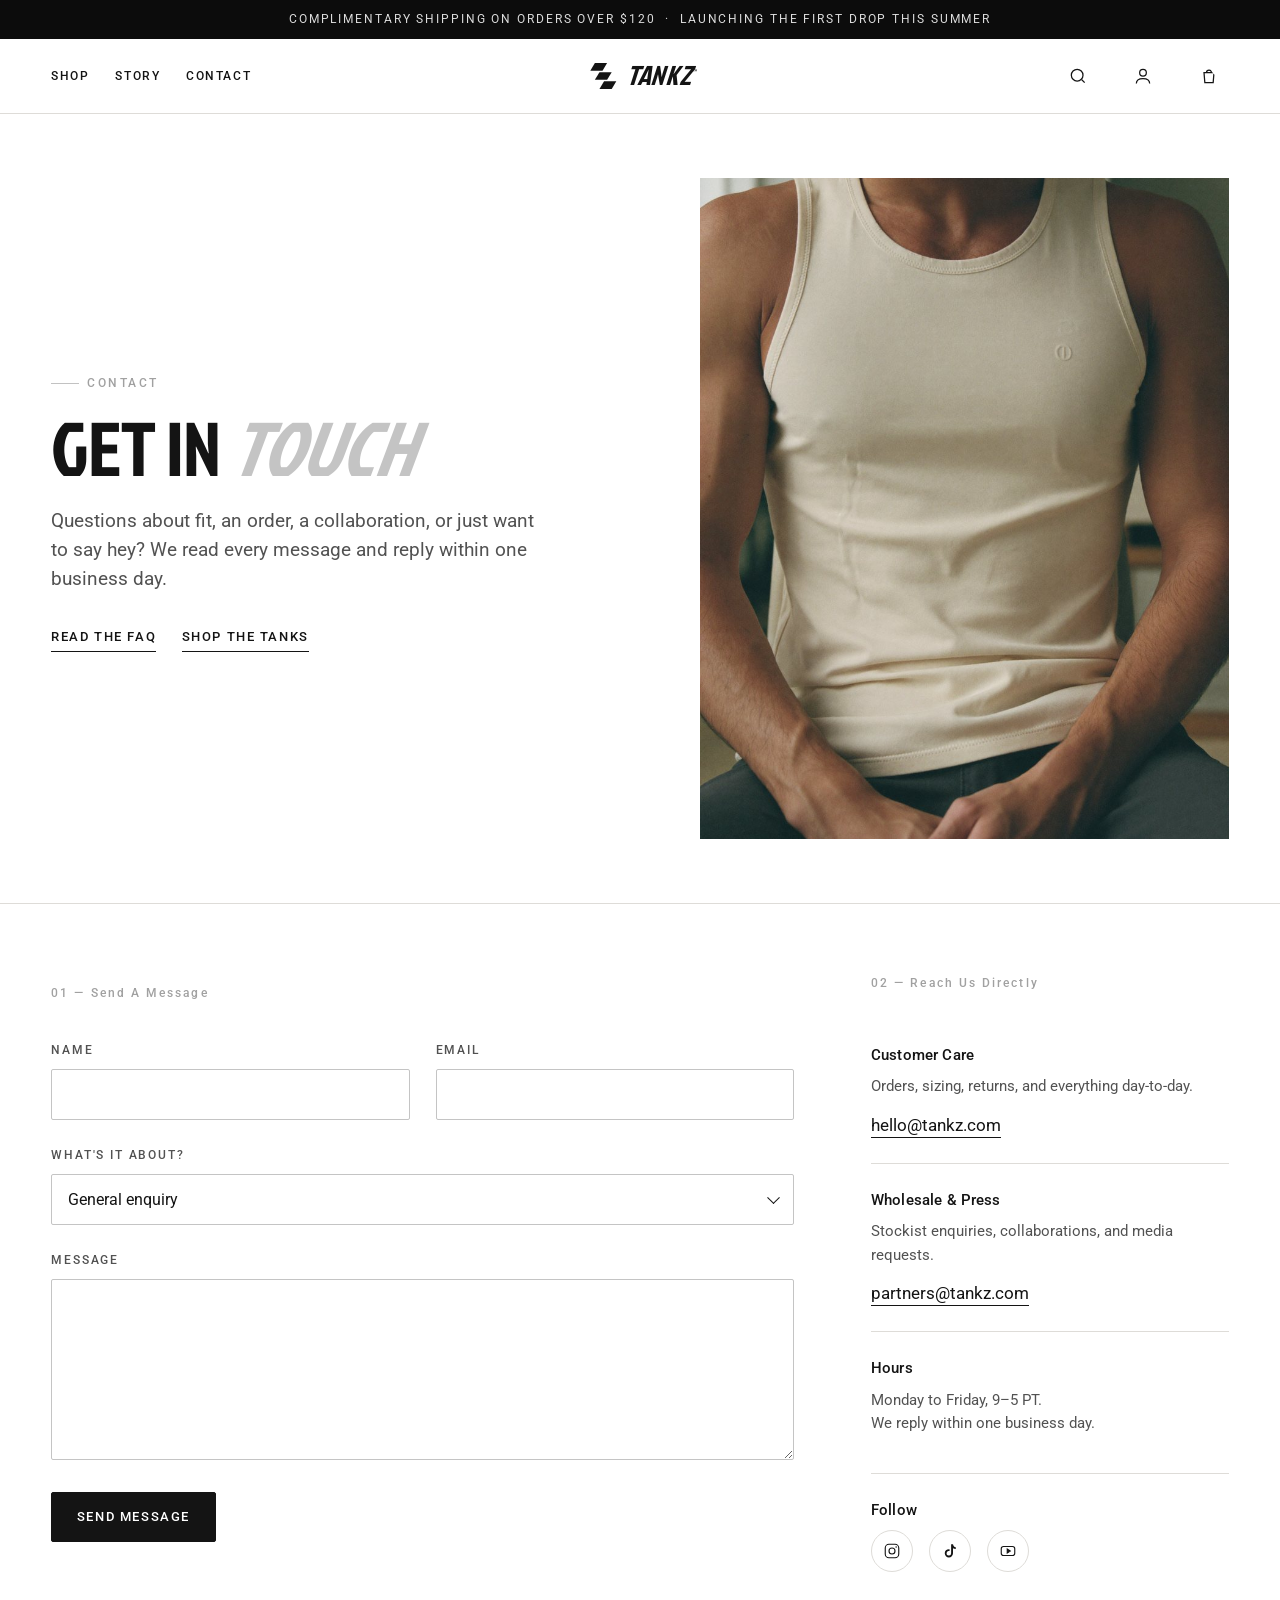
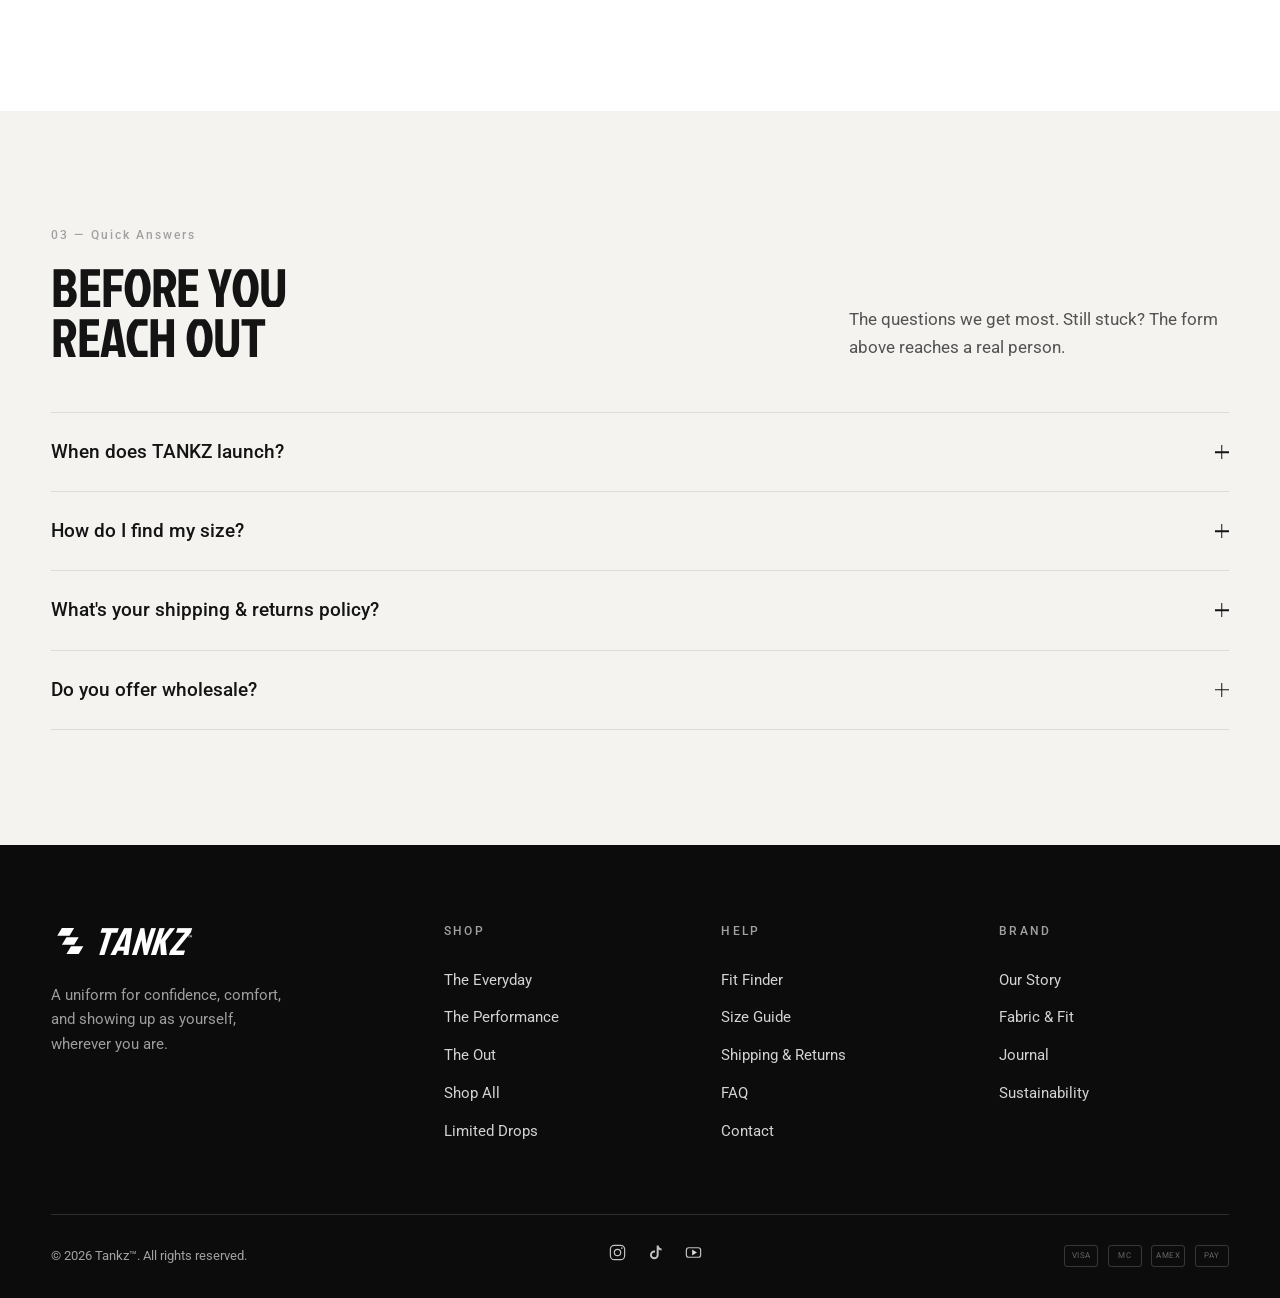
==== site/contact.html @ def83077 "Add Contact page; replace Lifestyle/Fabric nav with Contact - New built-out contact.html: hero, cont" ====
<!DOCTYPE html>
<html lang="en">
<head>
<meta charset="UTF-8" />
<meta name="viewport" content="width=device-width, initial-scale=1.0" />
<title>Contact — TANKZ</title>
<meta name="description" content="Questions about fit, an order, wholesale, or press? Get in touch with the TANKZ team. We reply within one business day." />
<link rel="preconnect" href="https://fonts.googleapis.com" />
<link rel="preconnect" href="https://fonts.gstatic.com" crossorigin />
<link href="https://fonts.googleapis.com/css2?family=Jockey+One&family=Roboto:ital,wght@0,300;0,400;0,500;0,700;1,400&display=swap" rel="stylesheet" />
<link rel="stylesheet" href="assets/css/styles.css" />
<link rel="stylesheet" href="assets/css/contact.css" />
</head>
<body>
<a class="skip-link" href="#main">Skip to content</a>

<!-- Announcement -->
<div class="announce" role="status">
  <span>Complimentary shipping on orders over $120 &nbsp;·&nbsp; Launching the first drop this summer</span>
</div>

<!-- Header -->
<header class="site-header is-solid" id="header" data-solid="always">
  <div class="wrap header-inner">
    <button class="icon-btn hamburger" id="open-menu" aria-label="Open menu">
      <svg viewBox="0 0 24 24" fill="none" stroke="currentColor" stroke-width="1.5"><path d="M4 7h16M4 12h16M4 17h16"/></svg>
    </button>
    <nav class="nav-left" aria-label="Primary">
      <a class="nav-link" href="shop.html">Shop</a>
      <a class="nav-link" href="story.html">Story</a>
      <a class="nav-link" href="contact.html" aria-current="page">Contact</a>
    </nav>
    <a class="logo" href="index.html" aria-label="TANKZ home">
      <svg class="logo-mark" viewBox="0 0 44 34" aria-hidden="true" fill="currentColor">
        <path d="M14 0 H30 L24 10 H8 Z" /><path d="M20 12 H36 L30 22 H14 Z" /><path d="M26 24 H42 L36 34 H20 Z" />
      </svg>
      <span class="logo-word">Tankz<span class="logo-tm">™</span></span>
    </a>
    <div class="nav-right">
      <button class="icon-btn nav-util" aria-label="Search"><svg viewBox="0 0 24 24" fill="none" stroke="currentColor" stroke-width="1.5"><circle cx="11" cy="11" r="7"/><path d="m20 20-3.5-3.5"/></svg></button>
      <button class="icon-btn nav-util" aria-label="Account"><svg viewBox="0 0 24 24" fill="none" stroke="currentColor" stroke-width="1.5"><circle cx="12" cy="8" r="4"/><path d="M4 21c0-4 3.5-6 8-6s8 2 8 6"/></svg></button>
      <button class="icon-btn cart-btn" id="open-cart" aria-label="Cart, 0 items">
        <svg viewBox="0 0 24 24" fill="none" stroke="currentColor" stroke-width="1.5"><path d="M6 8h12l-1 12H7L6 8Z"/><path d="M9 8a3 3 0 0 1 6 0"/></svg>
        <span class="cart-count">0</span>
      </button>
    </div>
  </div>
</header>

<main id="main" class="page">

<!-- ===================== CONTACT HERO ===================== -->
<section class="contact-hero">
  <div class="wrap contact-hero__grid">
    <div class="contact-hero__text reveal">
      <p class="eyebrow">Contact</p>
      <h1 class="display contact-hero__title">Get In <em>Touch</em></h1>
      <p class="contact-hero__lead">Questions about fit, an order, a collaboration, or just want to say hey? We read every message and reply within one business day.</p>
      <div class="contact-hero__quick">
        <a href="#contact-faq">Read the FAQ</a>
        <a href="shop.html">Shop the tanks</a>
      </div>
    </div>
    <div class="contact-hero__media reveal">
      <img src="assets/img/life-lounge.jpg" alt="A man relaxing in an oatmeal tank in a warm, minimal interior." />
    </div>
  </div>
</section>

<!-- ===================== FORM + DETAILS ===================== -->
<section class="section contact-main">
  <div class="wrap contact-grid">

    <!-- Form -->
    <div class="contact-form-wrap reveal">
      <h2 class="contact-col-h"><span class="section-index">01 — Send A Message</span></h2>
      <form class="contact-form" id="contact-form" novalidate>
        <div class="cf-row">
          <div class="cf-field">
            <label for="cf-name">Name</label>
            <input id="cf-name" name="name" type="text" autocomplete="name" required />
          </div>
          <div class="cf-field">
            <label for="cf-email">Email</label>
            <input id="cf-email" name="email" type="email" autocomplete="email" required />
          </div>
        </div>
        <div class="cf-field">
          <label for="cf-topic">What's it about?</label>
          <div class="cf-select">
            <select id="cf-topic" name="topic">
              <option>General enquiry</option>
              <option>Order &amp; shipping</option>
              <option>Returns &amp; exchanges</option>
              <option>Sizing &amp; fit</option>
              <option>Wholesale &amp; partnerships</option>
              <option>Press &amp; media</option>
            </select>
            <span class="cf-select__ico" aria-hidden="true"></span>
          </div>
        </div>
        <div class="cf-field">
          <label for="cf-msg">Message</label>
          <textarea id="cf-msg" name="message" rows="6" required></textarea>
        </div>
        <p class="cf-status" id="cf-status" role="status" aria-live="polite"></p>
        <button class="btn btn--ink cf-submit" type="submit">Send Message</button>
      </form>
    </div>

    <!-- Details -->
    <aside class="contact-aside reveal">
      <div class="contact-block">
        <span class="section-index">02 — Reach Us Directly</span>
      </div>
      <div class="contact-block">
        <h3 class="contact-block__h">Customer Care</h3>
        <p class="contact-block__p">Orders, sizing, returns, and everything day-to-day.</p>
        <a class="contact-link" href="mailto:hello@tankz.com">hello@tankz.com</a>
      </div>
      <div class="contact-block">
        <h3 class="contact-block__h">Wholesale &amp; Press</h3>
        <p class="contact-block__p">Stockist enquiries, collaborations, and media requests.</p>
        <a class="contact-link" href="mailto:partners@tankz.com">partners@tankz.com</a>
      </div>
      <div class="contact-block">
        <h3 class="contact-block__h">Hours</h3>
        <p class="contact-block__p">Monday to Friday, 9–5 PT.<br />We reply within one business day.</p>
      </div>
      <div class="contact-block">
        <h3 class="contact-block__h">Follow</h3>
        <div class="contact-social">
          <a href="#" aria-label="Instagram"><svg viewBox="0 0 24 24" fill="none" stroke="currentColor" stroke-width="1.5"><rect x="3" y="3" width="18" height="18" rx="5"/><circle cx="12" cy="12" r="4"/><circle cx="17.5" cy="6.5" r="1" fill="currentColor" stroke="none"/></svg></a>
          <a href="#" aria-label="TikTok"><svg viewBox="0 0 24 24" fill="currentColor"><path d="M16 3c.3 2.1 1.6 3.7 3.7 4v2.4c-1.4 0-2.7-.4-3.7-1.1V15a5.5 5.5 0 1 1-5.5-5.5c.3 0 .6 0 .9.1v2.5a3 3 0 1 0 2.1 2.9V3H16Z"/></svg></a>
          <a href="#" aria-label="YouTube"><svg viewBox="0 0 24 24" fill="none" stroke="currentColor" stroke-width="1.5"><rect x="3" y="6" width="18" height="12" rx="3"/><path d="M11 9.5v5l4-2.5-4-2.5Z" fill="currentColor"/></svg></a>
        </div>
      </div>
    </aside>
  </div>
</section>

<!-- ===================== FAQ ===================== -->
<section class="section contact-faq" id="contact-faq">
  <div class="wrap">
    <div class="sec-head reveal">
      <div class="sec-head__title">
        <span class="section-index">03 — Quick Answers</span>
        <h2 class="display">Before You<br>Reach Out</h2>
      </div>
      <p>The questions we get most. Still stuck? The form above reaches a real person.</p>
    </div>
    <div class="acc reveal">
      <div class="acc-item">
        <button class="acc-trigger" aria-expanded="false">When does TANKZ launch? <span class="acc-ico" aria-hidden="true"></span></button>
        <div class="acc-panel"><div class="acc-panel__in"><p>The first drop lands this summer. Join the list from any page footer and you'll be first to know, with early access to limited colours.</p></div></div>
      </div>
      <div class="acc-item">
        <button class="acc-trigger" aria-expanded="false">How do I find my size? <span class="acc-ico" aria-hidden="true"></span></button>
        <div class="acc-panel"><div class="acc-panel__in"><p>Every tank is cut true to size for a relaxed slim fit. If you're between sizes or want help, message us with your height, weight, and how you like things to fit and we'll point you to the right one.</p></div></div>
      </div>
      <div class="acc-item">
        <button class="acc-trigger" aria-expanded="false">What's your shipping &amp; returns policy? <span class="acc-ico" aria-hidden="true"></span></button>
        <div class="acc-panel"><div class="acc-panel__in"><p>Shipping is complimentary on orders over $120. Unworn pieces can be returned or exchanged within 30 days of delivery. Reach out and we'll set it up for you.</p></div></div>
      </div>
      <div class="acc-item">
        <button class="acc-trigger" aria-expanded="false">Do you offer wholesale? <span class="acc-ico" aria-hidden="true"></span></button>
        <div class="acc-panel"><div class="acc-panel__in"><p>Yes. For stockist enquiries and partnerships, email <a href="mailto:partners@tankz.com">partners@tankz.com</a> with a little about your store and we'll take it from there.</p></div></div>
      </div>
    </div>
  </div>
</section>

</main>

<!-- ===================== FOOTER ===================== -->
<footer class="site-footer">
  <div class="wrap">
    <div class="footer-top">
      <div class="footer-brand">
        <a class="logo" href="index.html" aria-label="TANKZ home" style="color:#fff">
          <svg class="logo-mark" viewBox="0 0 44 34" aria-hidden="true" fill="currentColor"><path d="M14 0 H30 L24 10 H8 Z"/><path d="M20 12 H36 L30 22 H14 Z"/><path d="M26 24 H42 L36 34 H20 Z"/></svg>
          <span class="logo-word">Tankz<span class="logo-tm">™</span></span>
        </a>
        <p>A uniform for confidence, comfort, and showing up as yourself, wherever you are.</p>
      </div>
      <div class="footer-col">
        <h4>Shop</h4>
        <a href="shop.html">The Everyday</a><a href="shop.html">The Performance</a><a href="shop.html">The Out</a><a href="shop.html">Shop All</a><a href="shop.html">Limited Drops</a>
      </div>
      <div class="footer-col">
        <h4>Help</h4>
        <a href="#">Fit Finder</a><a href="#">Size Guide</a><a href="#">Shipping &amp; Returns</a><a href="#">FAQ</a><a href="contact.html">Contact</a>
      </div>
      <div class="footer-col">
        <h4>Brand</h4>
        <a href="story.html">Our Story</a><a href="index.html#fabric">Fabric &amp; Fit</a><a href="#">Journal</a><a href="#">Sustainability</a>
      </div>
    </div>
    <div class="footer-bottom">
      <span>© 2026 Tankz™. All rights reserved.</span>
      <div class="footer-social">
        <a href="#" aria-label="Instagram"><svg viewBox="0 0 24 24" fill="none" stroke="currentColor" stroke-width="1.5"><rect x="3" y="3" width="18" height="18" rx="5"/><circle cx="12" cy="12" r="4"/><circle cx="17.5" cy="6.5" r="1" fill="currentColor" stroke="none"/></svg></a>
        <a href="#" aria-label="TikTok"><svg viewBox="0 0 24 24" fill="currentColor"><path d="M16 3c.3 2.1 1.6 3.7 3.7 4v2.4c-1.4 0-2.7-.4-3.7-1.1V15a5.5 5.5 0 1 1-5.5-5.5c.3 0 .6 0 .9.1v2.5a3 3 0 1 0 2.1 2.9V3H16Z"/></svg></a>
        <a href="#" aria-label="YouTube"><svg viewBox="0 0 24 24" fill="none" stroke="currentColor" stroke-width="1.5"><rect x="3" y="6" width="18" height="12" rx="3"/><path d="M11 9.5v5l4-2.5-4-2.5Z" fill="currentColor"/></svg></a>
      </div>
      <div class="footer-pay" aria-label="Accepted payments"><span>VISA</span><span>MC</span><span>AMEX</span><span>PAY</span></div>
    </div>
  </div>
</footer>

<!-- ===================== OVERLAYS ===================== -->
<div class="scrim" id="scrim"></div>

<aside class="drawer" id="cart-drawer" aria-label="Shopping cart" aria-hidden="true">
  <div class="drawer-head">
    <h3>Your Cart</h3>
    <button class="icon-btn" id="close-cart" aria-label="Close cart"><svg viewBox="0 0 24 24" fill="none" stroke="currentColor" stroke-width="1.5"><path d="M6 6l12 12M18 6 6 18"/></svg></button>
  </div>
  <div class="drawer-body">
    <div class="cart-empty">
      <svg viewBox="0 0 24 24" fill="none" stroke="currentColor" stroke-width="1.2"><path d="M6 8h12l-1 12H7L6 8Z"/><path d="M9 8a3 3 0 0 1 6 0"/></svg>
      <div>
        <p style="font-weight:500;color:var(--ink)">Your cart is empty</p>
        <p style="font-size:0.9rem;margin-top:0.3rem">Every rotation starts with one.</p>
      </div>
      <a class="btn btn--outline" href="shop.html" id="cart-shop">Shop Tanks</a>
    </div>
  </div>
  <div class="drawer-foot">
    <button class="btn btn--ink" style="width:100%" disabled>Checkout</button>
  </div>
</aside>

<nav class="mobile-menu" id="mobile-menu" aria-label="Mobile" aria-hidden="true">
  <div class="mobile-menu__head">
    <span class="logo-word" style="font-size:1.7rem">Tankz<span class="logo-tm">™</span></span>
    <button class="icon-btn" id="close-menu" aria-label="Close menu"><svg viewBox="0 0 24 24" fill="none" stroke="currentColor" stroke-width="1.5"><path d="M6 6l12 12M18 6 6 18"/></svg></button>
  </div>
  <div class="mobile-nav">
    <a href="shop.html">Shop <span aria-hidden="true">→</span></a>
    <a href="story.html">Story <span aria-hidden="true">→</span></a>
    <a href="contact.html">Contact <span aria-hidden="true">→</span></a>
  </div>
  <div class="mobile-foot">
    <a href="#">Account</a><a href="#">Fit Finder</a><a href="contact.html">Contact</a>
  </div>
</nav>

<script src="assets/js/main.js"></script>
</body>
</html>
---- site/assets/css/styles.css ----
/* ============================================================
   TANKZ — Homepage stylesheet
   Identity-preserved: Jockey One (display) + Roboto (body),
   strict monochrome, light airy canvas, photography carries warmth.
   ============================================================ */

/* ---------- Tokens ---------- */
:root {
  /* Monochrome palette (brand deck 3.3), faint warm/cool neutral tint */
  --paper:      #ffffff;
  --bone:       #f4f3f0;   /* warm off-white for calm bands */
  --off-white:  #ededed;   /* brand token, card sweeps */
  --line:       #dedcd8;   /* hairline borders */
  --grey-light: #c4c4c4;   /* brand token */
  --grey:       #a1a1a1;   /* brand token, meta */
  --slate:      #525252;   /* brand token, body on light */
  --charcoal:   #2c2c2c;   /* brand token */
  --ink:        #141414;   /* near-black working default */
  --ink-deep:   #0c0c0c;   /* rich black for full-bleed dark */

  /* Typography */
  --font-display: "Jockey One", "Arial Narrow", sans-serif;
  --font-body: "Roboto", system-ui, -apple-system, "Segoe UI", sans-serif;

  /* Fluid type scale (>=1.25 ratio) */
  --fs-hero:   clamp(3rem, 9.2vw, 7.5rem);
  --fs-h1:     clamp(2.4rem, 6vw, 4.75rem);
  --fs-h2:     clamp(2rem, 4.4vw, 3.4rem);
  --fs-h3:     clamp(1.3rem, 2.1vw, 1.7rem);
  --fs-lead:   clamp(1.05rem, 1.5vw, 1.3rem);
  --fs-body:   1.0625rem;
  --fs-label:  0.72rem;

  /* Spacing rhythm */
  --space-section: clamp(4.5rem, 9vw, 9.5rem);
  --gutter: clamp(1.25rem, 4vw, 3.5rem);
  --maxw: 1560px;

  /* Motion */
  --ease: cubic-bezier(0.22, 1, 0.36, 1);      /* ease-out-quint */
  --ease-soft: cubic-bezier(0.16, 1, 0.3, 1);  /* ease-out-expo */
  --dur: 0.55s;

  --header-h: 74px;
}

/* ---------- Reset / base ---------- */
*, *::before, *::after { box-sizing: border-box; }
* { margin: 0; }
html { -webkit-text-size-adjust: 100%; scroll-behavior: smooth; }
@media (prefers-reduced-motion: reduce) { html { scroll-behavior: auto; } }

body {
  font-family: var(--font-body);
  font-size: var(--fs-body);
  line-height: 1.6;
  color: var(--ink);
  background: var(--paper);
  -webkit-font-smoothing: antialiased;
  text-rendering: optimizeLegibility;
  overflow-x: hidden;
}

img { display: block; max-width: 100%; height: auto; }
a { color: inherit; text-decoration: none; }
button { font: inherit; color: inherit; background: none; border: none; cursor: pointer; }
ul { list-style: none; padding: 0; }

::selection { background: var(--ink); color: var(--paper); }

:focus-visible {
  outline: 2px solid var(--ink);
  outline-offset: 3px;
  border-radius: 1px;
}

/* ---------- Typography helpers ---------- */
.display {
  font-family: var(--font-display);
  font-weight: 400;
  line-height: 0.92;
  letter-spacing: -0.01em;
  text-transform: uppercase;
}
.italic-slant { font-style: italic; transform: skewX(-7deg); transform-origin: left bottom; }

.eyebrow {
  font-family: var(--font-body);
  font-weight: 500;
  font-size: var(--fs-label);
  letter-spacing: 0.22em;
  text-transform: uppercase;
  color: var(--grey);
  display: inline-flex;
  align-items: center;
  gap: 0.7em;
}
.eyebrow::before {
  content: "";
  width: 28px; height: 1px;
  background: currentColor;
  display: inline-block;
  opacity: 0.65;
}
.eyebrow--center::before { display: none; }

.lead { font-size: var(--fs-lead); line-height: 1.5; color: var(--slate); max-width: 46ch; }

.section-index {
  font-family: var(--font-body);
  font-size: var(--fs-label);
  letter-spacing: 0.18em;
  color: var(--grey);
  font-weight: 500;
}

/* ---------- Layout ---------- */
.wrap { width: 100%; max-width: var(--maxw); margin-inline: auto; padding-inline: var(--gutter); }
.section { padding-block: var(--space-section); }
main { display: block; }

.skip-link {
  position: absolute; left: 1rem; top: -100px;
  background: var(--ink); color: var(--paper);
  padding: 0.7rem 1.1rem; z-index: 200; border-radius: 2px;
  transition: top 0.2s var(--ease);
}
.skip-link:focus { top: 1rem; }

/* ---------- Buttons ---------- */
.btn {
  --bg: var(--ink); --fg: var(--paper); --bd: var(--ink);
  display: inline-flex; align-items: center; justify-content: center; gap: 0.6em;
  font-family: var(--font-body); font-weight: 500;
  font-size: 0.82rem; letter-spacing: 0.12em; text-transform: uppercase;
  padding: 1.02em 1.9em;
  background: var(--bg); color: var(--fg);
  border: 1px solid var(--bd);
  border-radius: 2px;
  transition: background var(--dur) var(--ease), color var(--dur) var(--ease),
              transform 0.3s var(--ease), border-color var(--dur) var(--ease);
  will-change: transform;
}
.btn:hover { transform: translateY(-2px); }
.btn:active { transform: translateY(0); }
.btn--ink:hover { --bg: #000; }
.btn--outline { --bg: transparent; --fg: var(--ink); --bd: var(--ink); }
.btn--outline:hover { --bg: var(--ink); --fg: var(--paper); }
.btn--ghost-light { --bg: transparent; --fg: var(--paper); --bd: rgba(255,255,255,0.55); }
.btn--ghost-light:hover { --bg: var(--paper); --fg: var(--ink); --bd: var(--paper); }
.btn--solid-light { --bg: var(--paper); --fg: var(--ink); --bd: var(--paper); }
.btn--solid-light:hover { --bg: transparent; --fg: var(--paper); }

.textlink {
  display: inline-flex; align-items: center; gap: 0.55em;
  font-weight: 500; font-size: 0.82rem; letter-spacing: 0.12em; text-transform: uppercase;
  padding-bottom: 4px; position: relative;
}
.textlink::after {
  content: ""; position: absolute; left: 0; bottom: 0; height: 1px; width: 100%;
  background: currentColor; transform: scaleX(1); transform-origin: right;
  transition: transform 0.5s var(--ease);
}
.textlink:hover::after { transform: scaleX(0); transform-origin: left; }
.textlink .arr { transition: transform 0.4s var(--ease); }
.textlink:hover .arr { transform: translateX(5px); }

/* ============================================================
   Announcement bar
   ============================================================ */
.announce {
  background: var(--ink-deep); color: var(--paper);
  text-align: center; font-size: 0.74rem; letter-spacing: 0.16em;
  text-transform: uppercase; padding: 0.62rem 1rem; font-weight: 400;
  position: relative; z-index: 60;
}
.announce span { opacity: 0.86; }

/* ============================================================
   Header
   ============================================================ */
.site-header {
  position: sticky; top: 0; z-index: 50;
  transition: background var(--dur) var(--ease), border-color var(--dur) var(--ease), color var(--dur) var(--ease);
  color: var(--paper);
  border-bottom: 1px solid transparent;
}
.site-header.is-solid {
  background: var(--paper); color: var(--ink);
  border-bottom-color: var(--line);
}
.header-inner {
  display: grid; grid-template-columns: 1fr auto 1fr; align-items: center;
  height: var(--header-h); gap: 1rem;
}
.nav-left, .nav-right { display: flex; align-items: center; gap: clamp(1rem, 2vw, 2.1rem); }
.nav-right { justify-content: flex-end; }
.nav-link {
  font-size: 0.78rem; letter-spacing: 0.13em; text-transform: uppercase; font-weight: 500;
  position: relative; padding-block: 0.5rem; white-space: nowrap;
}
.nav-link::after {
  content: ""; position: absolute; left: 0; bottom: 2px; height: 1px; width: 100%;
  background: currentColor; transform: scaleX(0); transform-origin: left;
  transition: transform 0.45s var(--ease);
}
.nav-link:hover::after { transform: scaleX(1); }
.icon-btn { display: inline-flex; align-items: center; justify-content: center; width: 40px; height: 40px; }
.icon-btn svg { width: 20px; height: 20px; }
.cart-btn { position: relative; }
.cart-count {
  position: absolute; top: 4px; right: 2px;
  background: currentColor; color: var(--paper); width: 16px; height: 16px;
  border-radius: 50%; font-size: 0.6rem; display: grid; place-items: center; font-weight: 500;
}
.site-header.is-solid .cart-count { color: var(--paper); }
.site-header:not(.is-solid) .cart-count { mix-blend-mode: difference; }

/* Logo */
.logo { display: inline-flex; align-items: center; gap: 0.55rem; color: currentColor; }
.logo-mark { width: 34px; height: 26px; flex: none; }
.logo-word {
  font-family: var(--font-display); text-transform: uppercase;
  font-size: 1.7rem; letter-spacing: 0.02em; line-height: 1;
  font-style: italic; transform: skewX(-4deg);
}
.logo-tm { font-family: var(--font-body); font-size: 0.5rem; vertical-align: super; letter-spacing: 0; transform: skewX(0); }

.hamburger { display: none; }

/* ============================================================
   Hero
   ============================================================ */
.hero {
  position: relative;
  min-height: min(92vh, 920px);
  margin-top: calc(-1 * var(--header-h));
  padding-top: var(--header-h);
  display: flex; align-items: flex-end;
  color: var(--paper);
  overflow: hidden;
}
.hero-media { position: absolute; inset: 0; z-index: -2; }
.hero-media picture { display: block; width: 100%; height: 100%; }
.hero-media img { width: 100%; height: 100%; object-fit: cover; object-position: 72% center; }
.hero-media::after {
  content: ""; position: absolute; inset: 0;
  background:
    linear-gradient(90deg, rgba(8,8,8,0.62) 0%, rgba(8,8,8,0.28) 38%, rgba(8,8,8,0) 64%),
    linear-gradient(0deg, rgba(8,8,8,0.55) 0%, rgba(8,8,8,0) 42%);
}
.hero-inner { width: 100%; max-width: var(--maxw); margin-inline: auto; padding-inline: var(--gutter); padding-bottom: clamp(3rem, 6vw, 5.5rem); }
.hero-eyebrow { color: rgba(255,255,255,0.82); margin-bottom: 1.4rem; }
.hero-title { font-size: var(--fs-hero); max-width: 16ch; margin-bottom: 1.6rem; }
.hero-title .accent { display: block; font-style: italic; transform: skewX(-7deg); transform-origin: left; }
.hero-sub { font-size: var(--fs-lead); max-width: 40ch; color: rgba(255,255,255,0.9); margin-bottom: 2.4rem; line-height: 1.5; }
.hero-cta { display: flex; flex-wrap: wrap; gap: 0.9rem; }
.hero-scroll {
  position: absolute; right: var(--gutter); bottom: clamp(3rem, 6vw, 5.5rem);
  display: flex; align-items: center; gap: 0.7rem; writing-mode: vertical-rl;
  font-size: 0.66rem; letter-spacing: 0.25em; text-transform: uppercase; color: rgba(255,255,255,0.7);
}
.hero-scroll .bar { width: 1px; height: 46px; background: rgba(255,255,255,0.5); position: relative; overflow: hidden; }
.hero-scroll .bar::after { content:""; position:absolute; inset:0; background: var(--paper); animation: scrollbar 2.4s var(--ease) infinite; }
@keyframes scrollbar { 0%{transform:translateY(-100%)} 60%,100%{transform:translateY(100%)} }

/* ============================================================
   Statement band
   ============================================================ */
.statement { text-align: left; }
.statement .wrap { display: grid; grid-template-columns: minmax(0, 1fr); gap: 2rem; }
.statement-quote {
  font-family: var(--font-display); text-transform: uppercase; line-height: 1.0;
  font-size: clamp(1.9rem, 4.6vw, 3.7rem); letter-spacing: -0.005em;
  max-width: 19ch;
}
.statement-quote .muted { color: var(--grey-light); }
.statement-foot { display: flex; flex-wrap: wrap; gap: 1.5rem 2.5rem; align-items: end; justify-content: space-between; border-top: 1px solid var(--line); padding-top: 1.8rem; }

/* ============================================================
   Section header (shared)
   ============================================================ */
.sec-head { display: flex; flex-wrap: wrap; align-items: flex-end; justify-content: space-between; gap: 1.4rem; margin-bottom: clamp(2.2rem, 4vw, 3.6rem); }
.sec-head__title { display: flex; flex-direction: column; gap: 1rem; }
.sec-head h2 { font-size: var(--fs-h2); }
.sec-head p { max-width: 38ch; color: var(--slate); }

/* ============================================================
   Styles (3 core builds)
   ============================================================ */
.styles { background: var(--bone); }
.style-grid { display: grid; grid-template-columns: repeat(3, 1fr); gap: clamp(0.8rem, 1.6vw, 1.6rem); }
.style-card { display: block; position: relative; }
.style-card__media { position: relative; overflow: hidden; aspect-ratio: 3/4; background: var(--off-white); }
.style-card__media img { width: 100%; height: 100%; object-fit: cover; transition: transform 1.1s var(--ease-soft); }
.style-card:hover .style-card__media img { transform: scale(1.045); }
.style-card__idx { position: absolute; top: 1rem; left: 1rem; color: var(--paper); font-size: var(--fs-label); letter-spacing: 0.18em; mix-blend-mode: difference; }
.style-card__body { padding-top: 1.25rem; display: flex; justify-content: space-between; align-items: baseline; gap: 1rem; }
.style-card__name { font-family: var(--font-display); text-transform: uppercase; font-size: var(--fs-h3); line-height: 1; }
.style-card__price { color: var(--slate); font-size: 0.9rem; white-space: nowrap; }
.style-card__desc { color: var(--slate); font-size: 0.95rem; margin-top: 0.5rem; max-width: 34ch; }
.style-card__cta { margin-top: 0.9rem; }

/* ============================================================
   Lifestyle scroller
   ============================================================ */
.life-scroller {
  display: grid; grid-auto-flow: column;
  grid-auto-columns: clamp(230px, 27vw, 360px);
  gap: clamp(0.7rem, 1.4vw, 1.2rem);
  overflow-x: auto; scroll-snap-type: x mandatory;
  padding-bottom: 1rem; margin-inline: calc(-1 * var(--gutter)); padding-inline: var(--gutter);
  scrollbar-width: thin;
}
.life-scroller::-webkit-scrollbar { height: 3px; }
.life-scroller::-webkit-scrollbar-thumb { background: var(--grey-light); }
.life-card { position: relative; scroll-snap-align: start; overflow: hidden; aspect-ratio: 2/3; color: var(--paper); display: flex; align-items: flex-end; }
.life-card img { position: absolute; inset: 0; width: 100%; height: 100%; object-fit: cover; transition: transform 1.1s var(--ease-soft); z-index: -1; }
.life-card::after { content:""; position:absolute; inset:0; background: linear-gradient(0deg, rgba(8,8,8,0.62), rgba(8,8,8,0) 55%); z-index: -1; }
.life-card:hover img { transform: scale(1.05); }
.life-card__body { padding: 1.3rem; width: 100%; display: flex; align-items: center; justify-content: space-between; }
.life-card__name { font-family: var(--font-display); text-transform: uppercase; font-size: 1.5rem; line-height: 1; }
.life-card__num { font-size: 0.7rem; letter-spacing: 0.18em; opacity: 0.8; }
.life-card__plus { width: 34px; height: 34px; border: 1px solid rgba(255,255,255,0.6); border-radius: 50%; display: grid; place-items: center; transition: background 0.4s var(--ease), color 0.4s var(--ease); }
.life-card:hover .life-card__plus { background: var(--paper); color: var(--ink); }

/* ============================================================
   Fabric band
   ============================================================ */
.fabric { background: var(--ink); color: var(--paper); }
.fabric-grid { display: grid; grid-template-columns: 1.05fr 0.95fr; gap: clamp(2rem, 5vw, 5rem); align-items: center; }
.fabric-media { position: relative; aspect-ratio: 4/3; overflow: hidden; }
.fabric-media img { width: 100%; height: 100%; object-fit: cover; }
.fabric-eyebrow { color: var(--grey); margin-bottom: 1.5rem; }
.fabric h2 { font-size: var(--fs-h2); margin-bottom: 1.4rem; max-width: 16ch; }
.fabric-lead { color: rgba(255,255,255,0.78); max-width: 44ch; margin-bottom: 2.6rem; line-height: 1.6; }
.spec-list { display: grid; gap: 0; border-top: 1px solid rgba(255,255,255,0.16); }
.spec { display: grid; grid-template-columns: auto 1fr; gap: 1.2rem; padding: 1.3rem 0; border-bottom: 1px solid rgba(255,255,255,0.16); align-items: baseline; }
.spec__n { font-family: var(--font-display); font-size: 1rem; color: var(--grey); }
.spec__t { }
.spec__t strong { font-weight: 500; font-size: 1.02rem; letter-spacing: 0.01em; }
.spec__t span { display: block; color: rgba(255,255,255,0.62); font-size: 0.92rem; margin-top: 0.2rem; }

/* ============================================================
   Dark editorial moment
   ============================================================ */
.editorial { position: relative; min-height: min(78vh, 760px); display: flex; align-items: center; color: var(--paper); overflow: hidden; }
.editorial img { position: absolute; inset: 0; width: 100%; height: 100%; object-fit: cover; object-position: center 30%; z-index: -2; }
.editorial::after { content:""; position:absolute; inset:0; background: linear-gradient(90deg, rgba(6,6,6,0.7), rgba(6,6,6,0.15) 70%); z-index: -1; }
.editorial-inner { max-width: var(--maxw); margin-inline: auto; padding-inline: var(--gutter); width: 100%; }
.editorial h2 { font-size: var(--fs-h1); max-width: 14ch; margin-bottom: 1.4rem; }
.editorial h2 em { font-style: italic; color: var(--grey-light); }
.editorial p { max-width: 38ch; color: rgba(255,255,255,0.82); margin-bottom: 2rem; }

/* ============================================================
   Best sellers rail
   ============================================================ */
.rail-scroller {
  display: grid; grid-auto-flow: column; grid-auto-columns: clamp(250px, 23vw, 340px);
  gap: clamp(0.8rem, 1.5vw, 1.4rem); overflow-x: auto; scroll-snap-type: x mandatory;
  margin-inline: calc(-1 * var(--gutter)); padding-inline: var(--gutter); padding-bottom: 1rem;
  scrollbar-width: thin;
}
.rail-scroller::-webkit-scrollbar { height: 3px; }
.rail-scroller::-webkit-scrollbar-thumb { background: var(--grey-light); }
.product-card { scroll-snap-align: start; }
.product-card__media { position: relative; aspect-ratio: 3/4; overflow: hidden; background: var(--off-white); }
.product-card__media img { width: 100%; height: 100%; object-fit: cover; transition: transform 1s var(--ease-soft); }
.product-card:hover .product-card__media img { transform: scale(1.04); }
.product-tag {
  position: absolute; top: 0.9rem; left: 0.9rem; background: rgba(255,255,255,0.92); color: var(--ink);
  font-size: 0.62rem; letter-spacing: 0.16em; text-transform: uppercase; padding: 0.4em 0.7em; font-weight: 500;
}
.product-tag--ink { background: var(--ink); color: var(--paper); }
.product-quickadd {
  position: absolute; left: 0.9rem; right: 0.9rem; bottom: 0.9rem;
  background: var(--paper); color: var(--ink); text-align: center;
  font-size: 0.72rem; letter-spacing: 0.14em; text-transform: uppercase; font-weight: 500;
  padding: 0.95em; opacity: 0; transform: translateY(8px); transition: opacity 0.4s var(--ease), transform 0.4s var(--ease);
}
.product-card:hover .product-quickadd, .product-card:focus-within .product-quickadd { opacity: 1; transform: translateY(0); }
.product-card__body { padding-top: 1rem; }
.product-card__row { display: flex; justify-content: space-between; gap: 1rem; align-items: baseline; }
.product-card__name { font-weight: 500; letter-spacing: 0.01em; }
.product-card__price { color: var(--slate); font-size: 0.95rem; }
.swatches { display: flex; gap: 0.4rem; margin-top: 0.7rem; }
.swatch-dot { width: 13px; height: 13px; border-radius: 50%; border: 1px solid var(--line); box-shadow: inset 0 0 0 2px var(--paper); }

/* ============================================================
   Colour story
   ============================================================ */
.colour { background: var(--bone); }
.colour-grid { display: grid; grid-template-columns: 0.8fr 1.2fr; gap: clamp(2rem, 5vw, 5rem); align-items: center; }
.colour h2 { font-size: var(--fs-h2); margin-bottom: 1.3rem; max-width: 14ch; }
.colour p { color: var(--slate); max-width: 40ch; margin-bottom: 1.6rem; }
.palette-group { margin-bottom: 1.8rem; }
.palette-group h3 { font-size: 0.74rem; letter-spacing: 0.2em; text-transform: uppercase; color: var(--grey); margin-bottom: 1rem; font-weight: 500; }
.palette-row { display: flex; flex-wrap: wrap; gap: 1.2rem; }
.chip { display: flex; flex-direction: column; gap: 0.6rem; align-items: center; }
.chip span:first-child { width: clamp(54px, 6vw, 84px); aspect-ratio: 1; border-radius: 50%; border: 1px solid rgba(0,0,0,0.08); }
.chip span:last-child { font-size: 0.62rem; letter-spacing: 0.08em; color: var(--grey); text-transform: uppercase; }

/* ============================================================
   Fit finder teaser
   ============================================================ */
.fitfinder { background: var(--ink); color: var(--paper); text-align: center; }
.fitfinder .wrap { display: flex; flex-direction: column; align-items: center; gap: 1.5rem; }
.fitfinder .big { font-family: var(--font-display); text-transform: uppercase; font-size: clamp(2.4rem, 6vw, 4.6rem); line-height: 0.95; max-width: 18ch; }
.fitfinder .big em { font-style: italic; transform: skewX(-7deg); display: inline-block; color: var(--grey-light); }
.fitfinder p { color: rgba(255,255,255,0.74); max-width: 44ch; }
.fitfinder .stat { display: inline-flex; align-items: baseline; gap: 0.5rem; }

/* ============================================================
   Community
   ============================================================ */
.community .sec-head { margin-bottom: clamp(1.8rem, 3vw, 2.6rem); }
.community-grid { display: grid; grid-template-columns: repeat(3, 1fr); gap: clamp(0.6rem, 1.2vw, 1rem); }
.community-grid a { position: relative; overflow: hidden; aspect-ratio: 4/5; background: var(--off-white); }
.community-grid img { width: 100%; height: 100%; object-fit: cover; transition: transform 0.9s var(--ease-soft); }
.community-grid a:hover img { transform: scale(1.06); }
.community-grid a::after {
  content: ""; position: absolute; inset: 0; background: rgba(12,12,12,0.0); transition: background 0.4s var(--ease);
}
.community-grid a:hover::after { background: rgba(12,12,12,0.18); }
.community-grid a .comm-tag { position: absolute; left: 0.85rem; bottom: 0.8rem; color: #fff; font-size: 0.7rem; letter-spacing: 0.12em; text-transform: uppercase; opacity: 0; transform: translateY(6px); transition: opacity 0.4s var(--ease), transform 0.4s var(--ease); z-index: 1; }
.community-grid a:hover .comm-tag { opacity: 1; transform: none; }

/* ============================================================
   Newsletter
   ============================================================ */
.newsletter { background: var(--paper); border-top: 1px solid var(--line); }
.news-grid { display: grid; grid-template-columns: 1fr 1fr; gap: clamp(2rem, 5vw, 5rem); align-items: center; }
.news h2 { font-size: var(--fs-h2); max-width: 14ch; }
.news p { color: var(--slate); max-width: 40ch; margin-top: 1rem; }
.news-form { display: flex; flex-direction: column; gap: 0.9rem; }
.field { display: flex; border-bottom: 1px solid var(--ink); }
.field input {
  flex: 1; border: none; background: none; padding: 1rem 0.2rem; font-size: 1.05rem; font-family: var(--font-body); color: var(--ink);
}
.field input::placeholder { color: var(--grey); }
.field input:focus { outline: none; }
.field button { padding: 0 0.6rem; display: inline-flex; align-items: center; }
.field button svg { width: 22px; height: 22px; }
.news-fine { font-size: 0.78rem; color: var(--grey); }

/* ============================================================
   Footer
   ============================================================ */
.site-footer { background: var(--ink-deep); color: var(--paper); padding-top: clamp(3.5rem, 6vw, 5.5rem); }
.footer-top { display: grid; grid-template-columns: 1.5fr repeat(3, 1fr); gap: clamp(2rem, 4vw, 3rem); padding-bottom: clamp(3rem, 5vw, 4.5rem); }
.footer-brand .logo-word { font-size: 2.4rem; }
.footer-brand p { color: rgba(255,255,255,0.6); max-width: 30ch; margin-top: 1.3rem; font-size: 0.95rem; }
.footer-col h4 { font-size: 0.72rem; letter-spacing: 0.2em; text-transform: uppercase; color: var(--grey); margin-bottom: 1.3rem; font-weight: 500; }
.footer-col a { display: block; padding: 0.42rem 0; color: rgba(255,255,255,0.82); font-size: 0.95rem; transition: color 0.3s var(--ease); }
.footer-col a:hover { color: var(--paper); }
.footer-bottom { display: flex; flex-wrap: wrap; gap: 1rem 2rem; justify-content: space-between; align-items: center; padding-block: 1.8rem; border-top: 1px solid rgba(255,255,255,0.14); color: var(--grey); font-size: 0.8rem; }
.footer-social { display: flex; gap: 1.2rem; }
.footer-social a { color: rgba(255,255,255,0.75); }
.footer-social svg { width: 19px; height: 19px; }
.footer-pay { display: flex; gap: 0.6rem; opacity: 0.6; }
.footer-pay span { width: 34px; height: 22px; border: 1px solid rgba(255,255,255,0.3); border-radius: 3px; display: grid; place-items: center; font-size: 0.5rem; letter-spacing: 0.05em; }

/* ============================================================
   Cart drawer + mobile menu (off-canvas)
   ============================================================ */
.scrim {
  position: fixed; inset: 0; background: rgba(10,10,10,0.5); opacity: 0; visibility: hidden;
  transition: opacity 0.5s var(--ease), visibility 0.5s; z-index: 90; backdrop-filter: blur(2px);
}
.scrim.is-open { opacity: 1; visibility: visible; }

.drawer {
  position: fixed; top: 0; right: 0; height: 100%; width: min(440px, 92vw);
  background: var(--paper); z-index: 100; transform: translateX(100%);
  transition: transform 0.6s var(--ease-soft); display: flex; flex-direction: column;
}
.drawer.is-open { transform: translateX(0); }
.drawer-head { display: flex; align-items: center; justify-content: space-between; padding: 1.6rem var(--gutter); border-bottom: 1px solid var(--line); }
.drawer-head h3 { font-family: var(--font-display); text-transform: uppercase; font-size: 1.25rem; }
.drawer-body { flex: 1; overflow-y: auto; padding: 2rem var(--gutter); display: flex; flex-direction: column; }
.cart-empty { margin: auto; text-align: center; color: var(--slate); display: flex; flex-direction: column; gap: 1.4rem; align-items: center; }
.cart-empty svg { width: 40px; height: 40px; color: var(--grey-light); }
.drawer-foot { padding: 1.6rem var(--gutter); border-top: 1px solid var(--line); }

/* Mobile menu */
.mobile-menu {
  position: fixed; inset: 0; background: var(--paper); z-index: 100;
  transform: translateX(-100%); transition: transform 0.6s var(--ease-soft);
  display: flex; flex-direction: column; padding: 1.2rem var(--gutter) 2rem;
}
.mobile-menu.is-open { transform: translateX(0); }
.mobile-menu__head { display: flex; align-items: center; justify-content: space-between; height: var(--header-h); }
.mobile-nav { display: flex; flex-direction: column; margin-top: 2rem; }
.mobile-nav a {
  font-family: var(--font-display); text-transform: uppercase; font-size: clamp(2rem, 9vw, 3rem);
  padding: 0.5rem 0; border-bottom: 1px solid var(--line); display: flex; justify-content: space-between; align-items: center;
}
.mobile-foot { margin-top: auto; display: flex; gap: 1.5rem; padding-top: 2rem; color: var(--slate); font-size: 0.85rem; }

/* ============================================================
   Reveal animation
   ============================================================ */
.reveal { opacity: 0; transform: translateY(26px); transition: opacity 0.9s var(--ease-soft), transform 0.9s var(--ease-soft); }
.reveal.is-in { opacity: 1; transform: none; }
.reveal-stagger > * { opacity: 0; transform: translateY(26px); transition: opacity 0.8s var(--ease-soft), transform 0.8s var(--ease-soft); }
.reveal-stagger.is-in > * { opacity: 1; transform: none; }
.reveal-stagger.is-in > *:nth-child(2) { transition-delay: 0.09s; }
.reveal-stagger.is-in > *:nth-child(3) { transition-delay: 0.18s; }
.reveal-stagger.is-in > *:nth-child(4) { transition-delay: 0.27s; }
.reveal-stagger.is-in > *:nth-child(5) { transition-delay: 0.36s; }

@media (prefers-reduced-motion: reduce) {
  .reveal, .reveal-stagger > * { opacity: 1 !important; transform: none !important; transition: none !important; }
  .style-card__media img, .life-card img, .product-card__media img, .community-grid img { transition: none !important; }
  .hero-scroll .bar::after { animation: none; }
}

/* ============================================================
   Responsive
   ============================================================ */
@media (max-width: 1080px) {
  .footer-top { grid-template-columns: 1fr 1fr; }
  .footer-brand { grid-column: 1 / -1; }
}
@media (max-width: 900px) {
  :root { --header-h: 64px; }
  .nav-left { display: none; }
  .nav-util { display: none; }
  .hamburger { display: inline-flex; }
  .header-inner { grid-template-columns: auto 1fr auto; }
  .nav-right { gap: 0.4rem; }
  .logo { justify-self: center; }
  .style-grid { grid-template-columns: 1fr; gap: 2.5rem; }
  .style-card { display: grid; grid-template-columns: 1fr 1fr; gap: 1.5rem; align-items: center; }
  .style-card__media { aspect-ratio: 3/4; }
  .fabric-grid, .colour-grid, .news-grid { grid-template-columns: 1fr; }
  .fabric-media { order: -1; }
  .colour-grid .colour-media { order: -1; }
  .community-grid { grid-template-columns: repeat(2, 1fr); }
  .community-grid .tall { grid-row: span 1; }
  .editorial { min-height: 70vh; }
}
@media (max-width: 560px) {
  .hero { min-height: min(88vh, 720px); }
  .hero-scroll { display: none; }
  .style-card { grid-template-columns: 1fr; }
  .style-card__media { aspect-ratio: 4/5; }
  .sec-head { flex-direction: column; align-items: flex-start; }
  .statement-foot { flex-direction: column; align-items: flex-start; gap: 1.5rem; }
  .footer-top { grid-template-columns: 1fr; }
  .footer-bottom { flex-direction: column; align-items: flex-start; }
  .btn { width: 100%; }
  .hero-cta { width: 100%; }
}

/* ============================================================
   Cart line item (populated state, shared)
   ============================================================ */
.cart-line { display: grid; grid-template-columns: 72px 1fr auto; gap: 1rem; align-items: start; padding-bottom: 1.5rem; border-bottom: 1px solid var(--line); }
.cart-line__media { display: block; aspect-ratio: 3/4; background: var(--off-white); overflow: hidden; }
.cart-line__media img { width: 100%; height: 100%; object-fit: cover; }
.cart-line__info { display: flex; flex-direction: column; gap: 0.25rem; }
.cart-line__name { font-weight: 500; }
.cart-line__meta { font-size: 0.82rem; color: var(--grey); }
.cart-line__price { font-size: 0.95rem; color: var(--slate); }
.cart-note { margin-top: 1.3rem; font-size: 0.8rem; color: var(--grey); }

/* ============================================================
   Breadcrumb (shared: shop + pdp)
   ============================================================ */
.breadcrumb { display: flex; flex-wrap: wrap; align-items: center; gap: 0.5rem; font-size: 0.74rem; letter-spacing: 0.1em; text-transform: uppercase; color: var(--grey); }
.breadcrumb a { color: var(--grey); transition: color 0.3s var(--ease); }
.breadcrumb a:hover { color: var(--ink); }
.breadcrumb .sep { opacity: 0.5; }
.breadcrumb .current { color: var(--ink); }

/* Utility */
.is-locked { overflow: hidden; }
.sr-only { position: absolute; width: 1px; height: 1px; padding: 0; margin: -1px; overflow: hidden; clip: rect(0,0,0,0); border: 0; }
---- site/assets/css/contact.css ----
/* ============================================================
   TANKZ — Contact page
   Uses shared tokens + components from styles.css.
   ============================================================ */

/* ---------- Hero ---------- */
.contact-hero { padding-top: clamp(2.5rem, 5vw, 4.5rem); padding-bottom: clamp(2.5rem, 5vw, 4.5rem); }
.contact-hero__grid {
  display: grid; grid-template-columns: 1.05fr 0.95fr;
  gap: clamp(2rem, 5vw, 5rem); align-items: center;
}
.contact-hero__title { font-size: var(--fs-h1); margin: 1.3rem 0 1.5rem; max-width: 12ch; }
.contact-hero__title em { font-style: italic; transform: skewX(-7deg); display: inline-block; color: var(--grey-light); }
.contact-hero__lead { font-size: var(--fs-lead); line-height: 1.5; color: var(--slate); max-width: 44ch; }
.contact-hero__quick { display: flex; flex-wrap: wrap; gap: 1.6rem; margin-top: 2rem; }
.contact-hero__quick a {
  font-weight: 500; font-size: 0.82rem; letter-spacing: 0.12em; text-transform: uppercase;
  padding-bottom: 4px; border-bottom: 1px solid var(--ink); transition: opacity 0.3s var(--ease);
}
.contact-hero__quick a:hover { opacity: 0.6; }
.contact-hero__media { aspect-ratio: 4/5; overflow: hidden; background: var(--off-white); }
.contact-hero__media img { width: 100%; height: 100%; object-fit: cover; }

/* ---------- Form + details grid ---------- */
.contact-main { padding-top: clamp(2.5rem, 5vw, 4rem); border-top: 1px solid var(--line); }
.contact-grid {
  display: grid; grid-template-columns: 1.35fr 0.65fr;
  gap: clamp(2.5rem, 6vw, 6rem); align-items: start;
}
.contact-col-h { margin-bottom: 2rem; }

/* ---------- Form ---------- */
.contact-form { display: flex; flex-direction: column; gap: 1.6rem; }
.cf-row { display: grid; grid-template-columns: 1fr 1fr; gap: 1.6rem; }
.cf-field { display: flex; flex-direction: column; gap: 0.6rem; }
.cf-field label {
  font-size: 0.72rem; letter-spacing: 0.16em; text-transform: uppercase;
  color: var(--slate); font-weight: 500;
}
.cf-field input,
.cf-field textarea,
.cf-field select {
  font-family: var(--font-body); font-size: 1rem; color: var(--ink);
  background: var(--paper); border: 1px solid var(--grey-light);
  padding: 0.95rem 1rem; border-radius: 2px; width: 100%;
  transition: border-color 0.3s var(--ease), box-shadow 0.3s var(--ease);
}
.cf-field textarea { resize: vertical; min-height: 150px; line-height: 1.55; }
.cf-field input:focus,
.cf-field textarea:focus,
.cf-field select:focus {
  outline: none; border-color: var(--ink); box-shadow: inset 0 0 0 1px var(--ink);
}
.cf-field input::placeholder, .cf-field textarea::placeholder { color: var(--grey); }

/* custom select chevron */
.cf-select { position: relative; }
.cf-select select { appearance: none; -webkit-appearance: none; cursor: pointer; padding-right: 2.6rem; }
.cf-select__ico {
  position: absolute; right: 1rem; top: 50%; width: 9px; height: 9px; pointer-events: none;
  border-right: 1.5px solid var(--ink); border-bottom: 1.5px solid var(--ink);
  transform: translateY(-65%) rotate(45deg);
}

.cf-status { font-size: 0.85rem; color: var(--charcoal); min-height: 1em; margin-top: -0.4rem; }
.cf-status:empty { display: none; }
.cf-submit { align-self: flex-start; margin-top: 0.4rem; }

/* success state (injected by JS) */
.cf-success { border: 1px solid var(--line); background: var(--bone); padding: clamp(2rem, 4vw, 3rem); }
.cf-success h2 { font-family: var(--font-display); text-transform: uppercase; font-size: 1.7rem; margin-bottom: 0.6rem; }
.cf-success p { color: var(--slate); max-width: 40ch; }

/* ---------- Aside details ---------- */
.contact-aside { display: flex; flex-direction: column; }
.contact-block { padding: 1.5rem 0; border-bottom: 1px solid var(--line); }
.contact-block:first-child { padding-top: 0; border-bottom: 0; }
.contact-block:last-child { border-bottom: 0; }
.contact-block__h { font-size: 0.95rem; font-weight: 500; letter-spacing: 0.01em; margin-bottom: 0.5rem; }
.contact-block__p { font-size: 0.92rem; color: var(--slate); margin-bottom: 0.8rem; }
.contact-link {
  font-size: 1.05rem; color: var(--ink); border-bottom: 1px solid var(--ink);
  padding-bottom: 2px; transition: opacity 0.3s var(--ease);
}
.contact-link:hover { opacity: 0.6; }
.contact-social { display: flex; gap: 1rem; margin-top: 0.2rem; }
.contact-social a {
  width: 42px; height: 42px; border: 1px solid var(--line); border-radius: 50%;
  display: grid; place-items: center; color: var(--ink);
  transition: background 0.3s var(--ease), color 0.3s var(--ease), border-color 0.3s var(--ease);
}
.contact-social a:hover { background: var(--ink); color: var(--paper); border-color: var(--ink); }
.contact-social svg { width: 18px; height: 18px; }

/* ---------- FAQ accordion ---------- */
.contact-faq { background: var(--bone); }
.acc { border-top: 1px solid var(--line); }
.acc-item { border-bottom: 1px solid var(--line); }
.acc-trigger {
  width: 100%; display: flex; align-items: center; justify-content: space-between; gap: 1.5rem;
  padding: 1.5rem 0; text-align: left; color: var(--ink);
  font-family: var(--font-body); font-weight: 500; font-size: clamp(1rem, 1.7vw, 1.18rem);
  transition: color 0.3s var(--ease);
}
.acc-trigger:hover { color: var(--slate); }
.acc-ico { position: relative; width: 14px; height: 14px; flex: none; }
.acc-ico::before, .acc-ico::after {
  content: ""; position: absolute; background: currentColor;
  transition: opacity 0.3s var(--ease), transform 0.3s var(--ease);
}
.acc-ico::before { left: 0; right: 0; top: 50%; height: 1.5px; transform: translateY(-50%); }
.acc-ico::after { top: 0; bottom: 0; left: 50%; width: 1.5px; transform: translateX(-50%); }
.acc-item.is-open .acc-ico::after { opacity: 0; transform: translateX(-50%) rotate(90deg); }
.acc-panel { display: grid; grid-template-rows: 0fr; transition: grid-template-rows 0.4s var(--ease); }
.acc-item.is-open .acc-panel { grid-template-rows: 1fr; }
.acc-panel__in { overflow: hidden; }
.acc-panel__in p { padding-bottom: 1.5rem; color: var(--slate); max-width: 70ch; }
.acc-panel__in a { border-bottom: 1px solid var(--ink); }

/* ---------- Responsive ---------- */
@media (max-width: 860px) {
  .contact-hero__grid { grid-template-columns: 1fr; }
  .contact-hero__media { aspect-ratio: 16/10; order: -1; }
  .contact-grid { grid-template-columns: 1fr; gap: 3rem; }
}
@media (max-width: 560px) {
  .cf-row { grid-template-columns: 1fr; }
  .cf-submit { width: 100%; }
}

@media (prefers-reduced-motion: reduce) {
  .acc-panel { transition: none; }
  .acc-ico::before, .acc-ico::after { transition: none; }
}
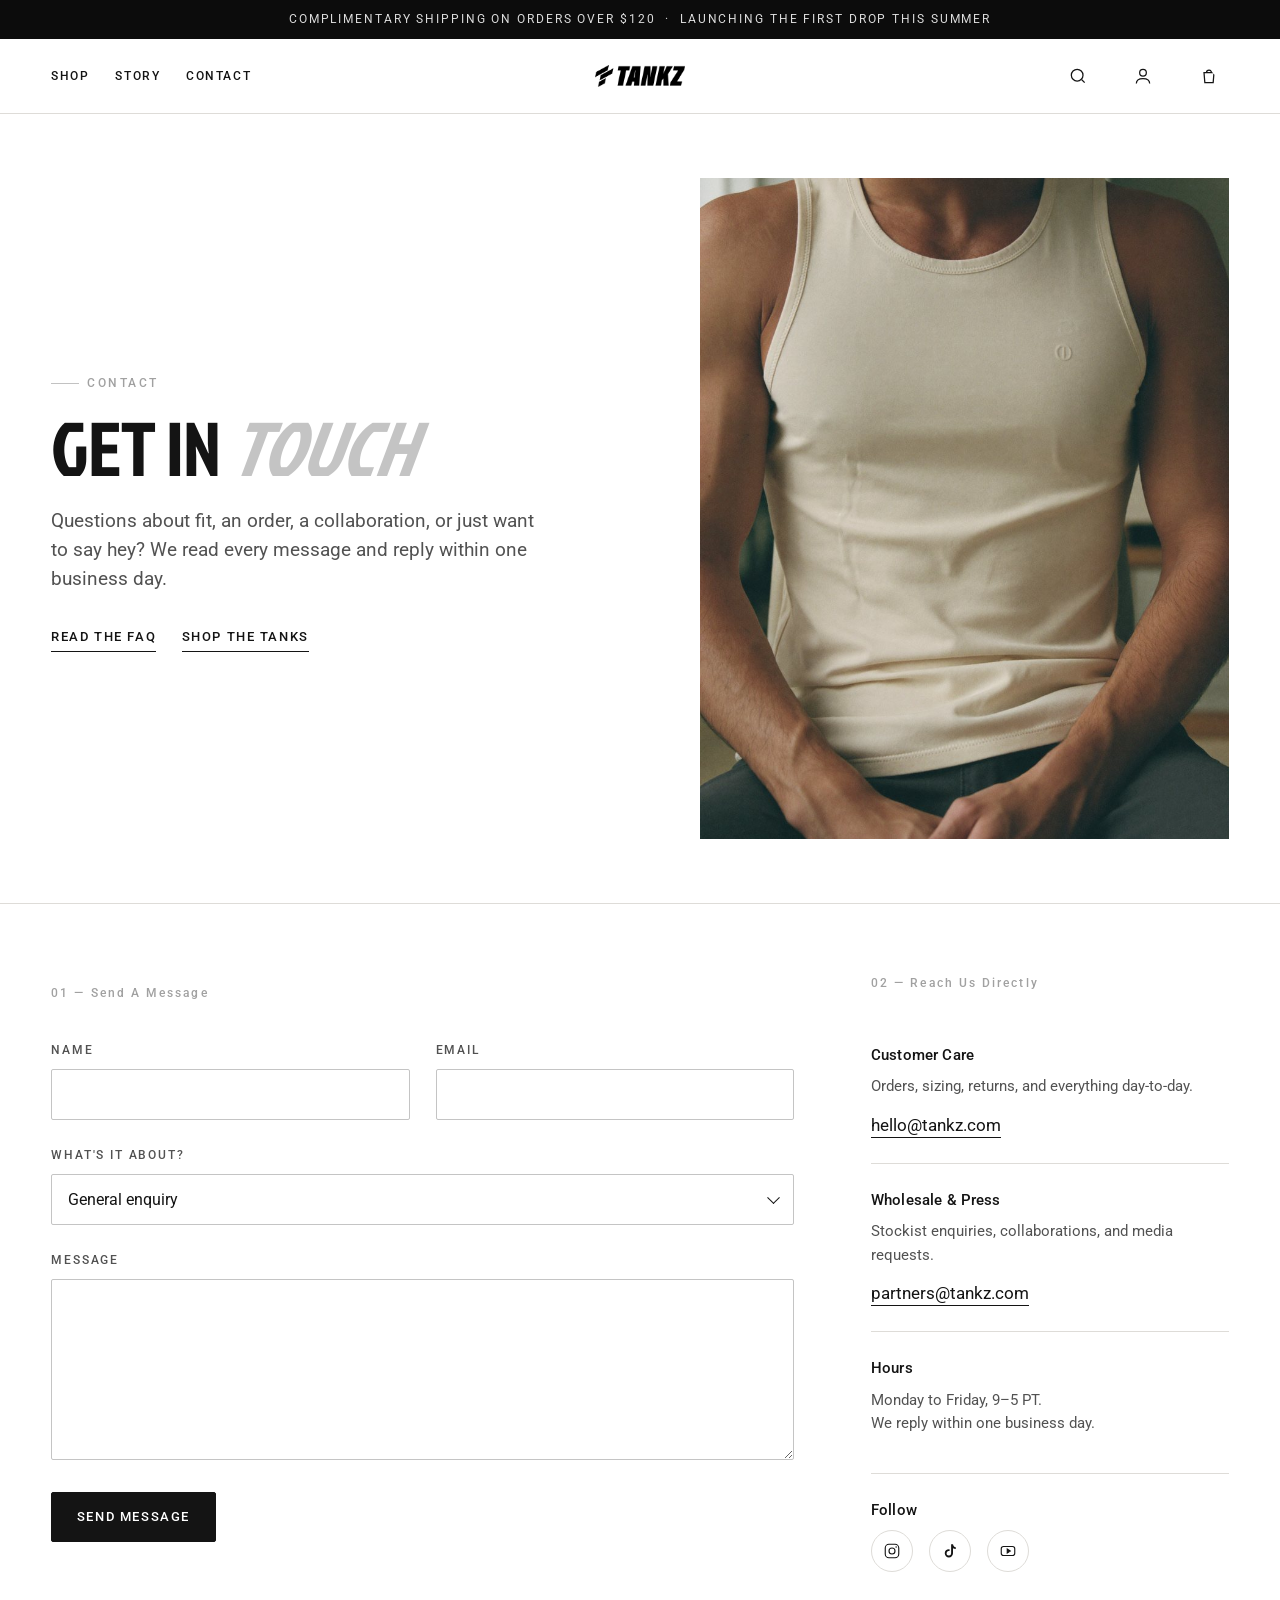
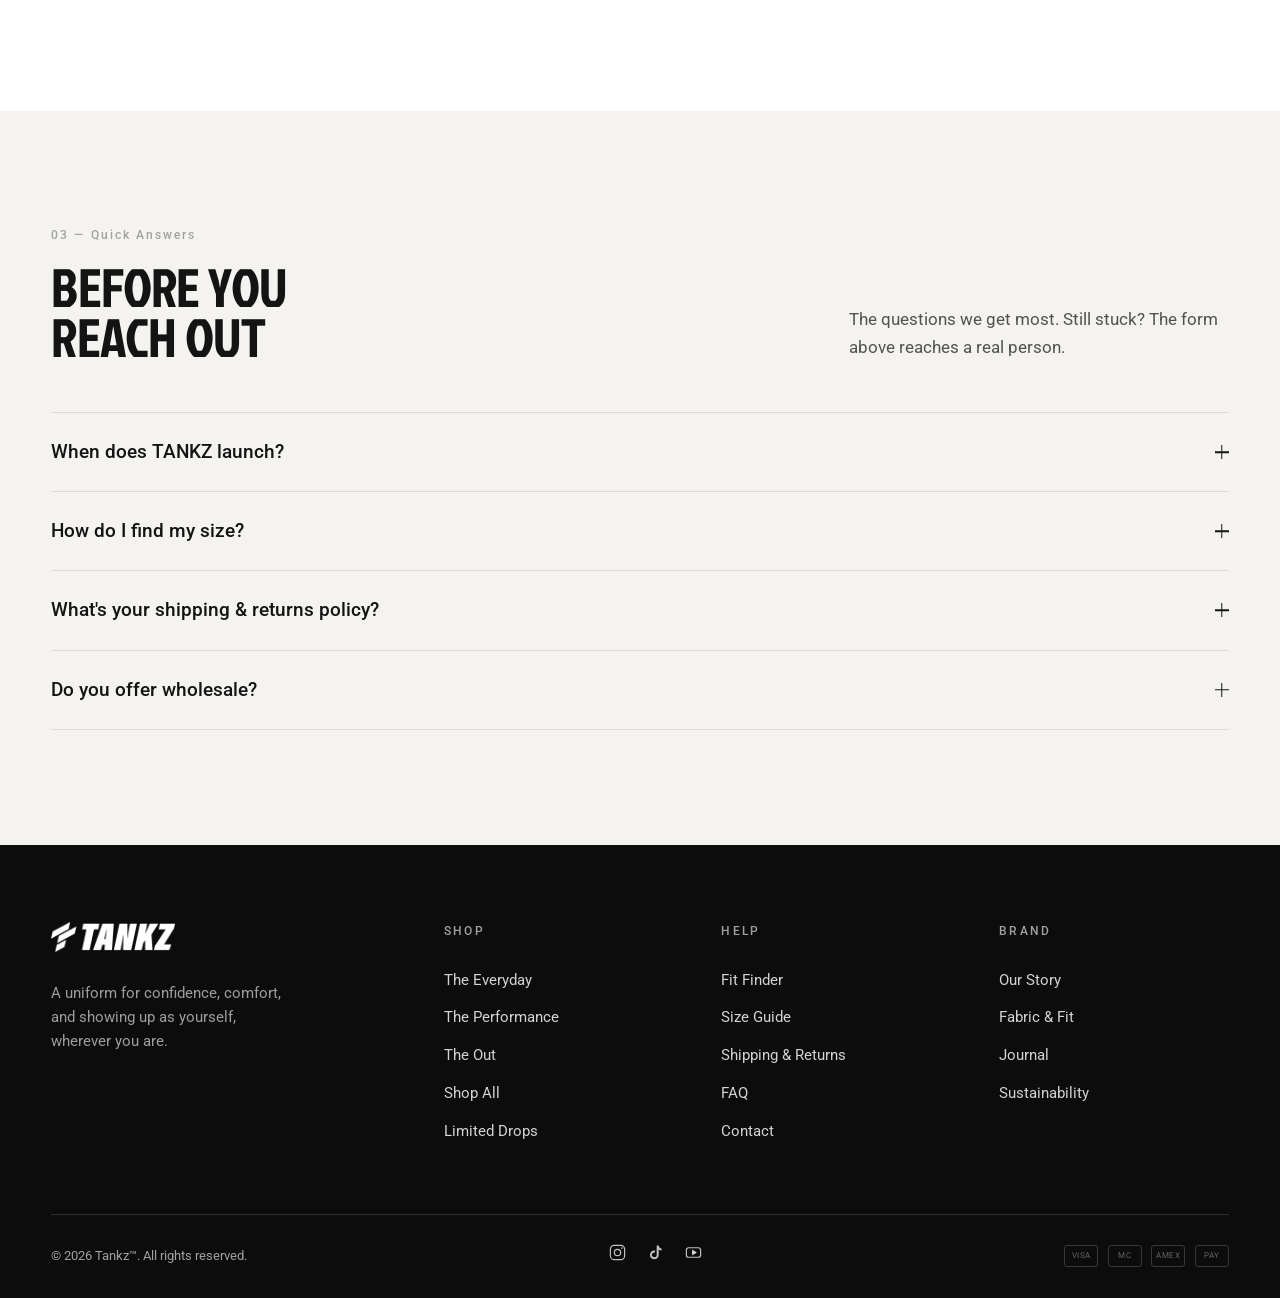
==== commit 97c58924: "Swap CSS wordmark for official TANKZ logo files Add logo-white.png / logo-black.png (official horizo" ====
--- a/site/contact.html
+++ b/site/contact.html
@@ -31,10 +31,7 @@
       <a class="nav-link" href="contact.html" aria-current="page">Contact</a>
     </nav>
     <a class="logo" href="index.html" aria-label="TANKZ home">
-      <svg class="logo-mark" viewBox="0 0 44 34" aria-hidden="true" fill="currentColor">
-        <path d="M14 0 H30 L24 10 H8 Z" /><path d="M20 12 H36 L30 22 H14 Z" /><path d="M26 24 H42 L36 34 H20 Z" />
-      </svg>
-      <span class="logo-word">Tankz<span class="logo-tm">™</span></span>
+      <img class="logo-img logo-img--light" src="assets/img/logo-white.png" alt="" /><img class="logo-img logo-img--dark" src="assets/img/logo-black.png" alt="" />
     </a>
     <div class="nav-right">
       <button class="icon-btn nav-util" aria-label="Search"><svg viewBox="0 0 24 24" fill="none" stroke="currentColor" stroke-width="1.5"><circle cx="11" cy="11" r="7"/><path d="m20 20-3.5-3.5"/></svg></button>
@@ -178,8 +175,7 @@
     <div class="footer-top">
       <div class="footer-brand">
         <a class="logo" href="index.html" aria-label="TANKZ home" style="color:#fff">
-          <svg class="logo-mark" viewBox="0 0 44 34" aria-hidden="true" fill="currentColor"><path d="M14 0 H30 L24 10 H8 Z"/><path d="M20 12 H36 L30 22 H14 Z"/><path d="M26 24 H42 L36 34 H20 Z"/></svg>
-          <span class="logo-word">Tankz<span class="logo-tm">™</span></span>
+          <img class="logo-img logo-img--light" src="assets/img/logo-white.png" alt="" /><img class="logo-img logo-img--dark" src="assets/img/logo-black.png" alt="" />
         </a>
         <p>A uniform for confidence, comfort, and showing up as yourself, wherever you are.</p>
       </div>
@@ -233,7 +229,7 @@
 
 <nav class="mobile-menu" id="mobile-menu" aria-label="Mobile" aria-hidden="true">
   <div class="mobile-menu__head">
-    <span class="logo-word" style="font-size:1.7rem">Tankz<span class="logo-tm">™</span></span>
+    <img class="logo-img logo-img--mobile" src="assets/img/logo-black.png" alt="TANKZ" />
     <button class="icon-btn" id="close-menu" aria-label="Close menu"><svg viewBox="0 0 24 24" fill="none" stroke="currentColor" stroke-width="1.5"><path d="M6 6l12 12M18 6 6 18"/></svg></button>
   </div>
   <div class="mobile-nav">
--- a/site/assets/css/styles.css
+++ b/site/assets/css/styles.css
@@ -216,15 +216,15 @@
 .site-header.is-solid .cart-count { color: var(--paper); }
 .site-header:not(.is-solid) .cart-count { mix-blend-mode: difference; }
 
-/* Logo */
-.logo { display: inline-flex; align-items: center; gap: 0.55rem; color: currentColor; }
-.logo-mark { width: 34px; height: 26px; flex: none; }
-.logo-word {
-  font-family: var(--font-display); text-transform: uppercase;
-  font-size: 1.7rem; letter-spacing: 0.02em; line-height: 1;
-  font-style: italic; transform: skewX(-4deg);
-}
-.logo-tm { font-family: var(--font-body); font-size: 0.5rem; vertical-align: super; letter-spacing: 0; transform: skewX(0); }
+/* Logo (official lockup images: white over dark, black over light) */
+.logo { display: inline-flex; align-items: center; }
+.logo-img { display: block; height: 22px; width: auto; }
+.logo-img--dark { display: none; }
+/* Header is transparent over the hero (white logo), turns solid on scroll (black logo) */
+.site-header.is-solid .logo-img--light { display: none; }
+.site-header.is-solid .logo-img--dark { display: block; }
+/* Mobile-menu lockup sits on a light background, so it's always the black version */
+.logo-img--mobile { height: 24px; }
 
 .hamburger { display: none; }
 
@@ -448,7 +448,7 @@
    ============================================================ */
 .site-footer { background: var(--ink-deep); color: var(--paper); padding-top: clamp(3.5rem, 6vw, 5.5rem); }
 .footer-top { display: grid; grid-template-columns: 1.5fr repeat(3, 1fr); gap: clamp(2rem, 4vw, 3rem); padding-bottom: clamp(3rem, 5vw, 4.5rem); }
-.footer-brand .logo-word { font-size: 2.4rem; }
+.footer-brand .logo-img { height: 30px; }
 .footer-brand p { color: rgba(255,255,255,0.6); max-width: 30ch; margin-top: 1.3rem; font-size: 0.95rem; }
 .footer-col h4 { font-size: 0.72rem; letter-spacing: 0.2em; text-transform: uppercase; color: var(--grey); margin-bottom: 1.3rem; font-weight: 500; }
 .footer-col a { display: block; padding: 0.42rem 0; color: rgba(255,255,255,0.82); font-size: 0.95rem; transition: color 0.3s var(--ease); }
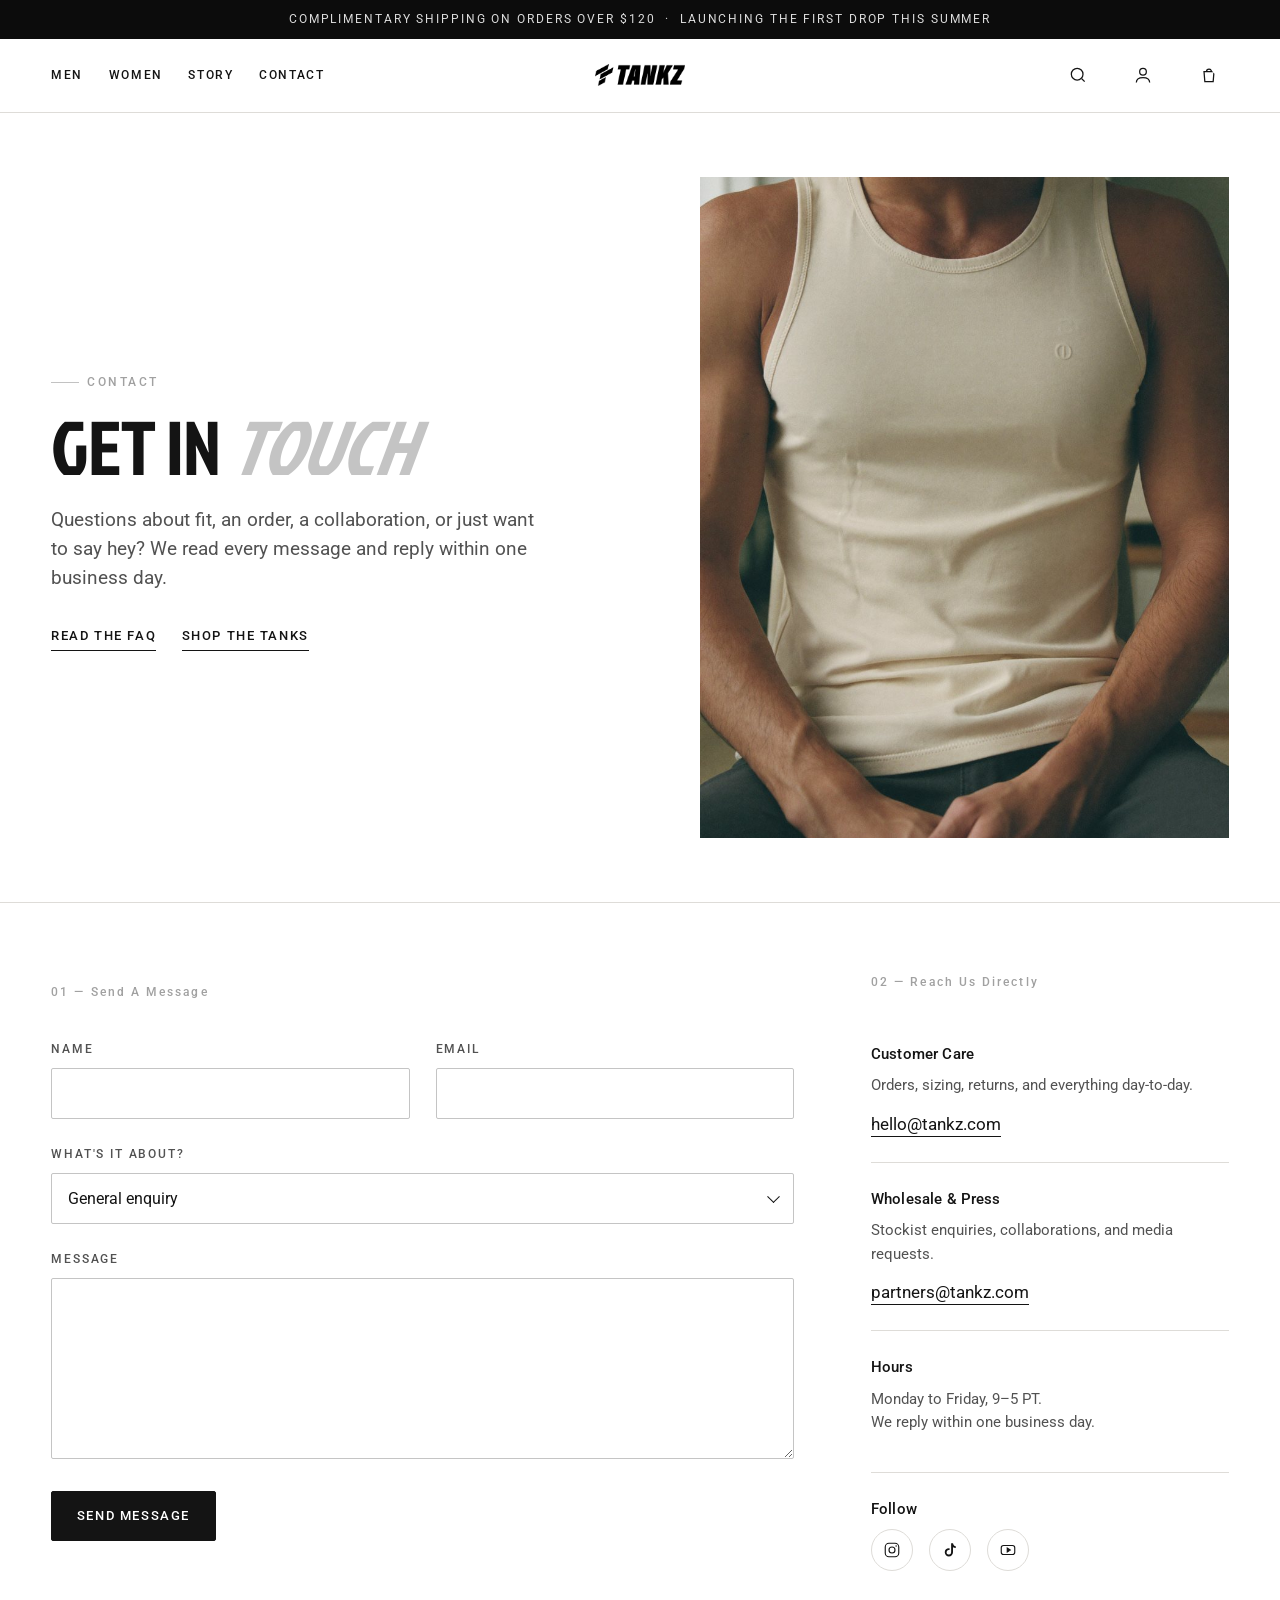
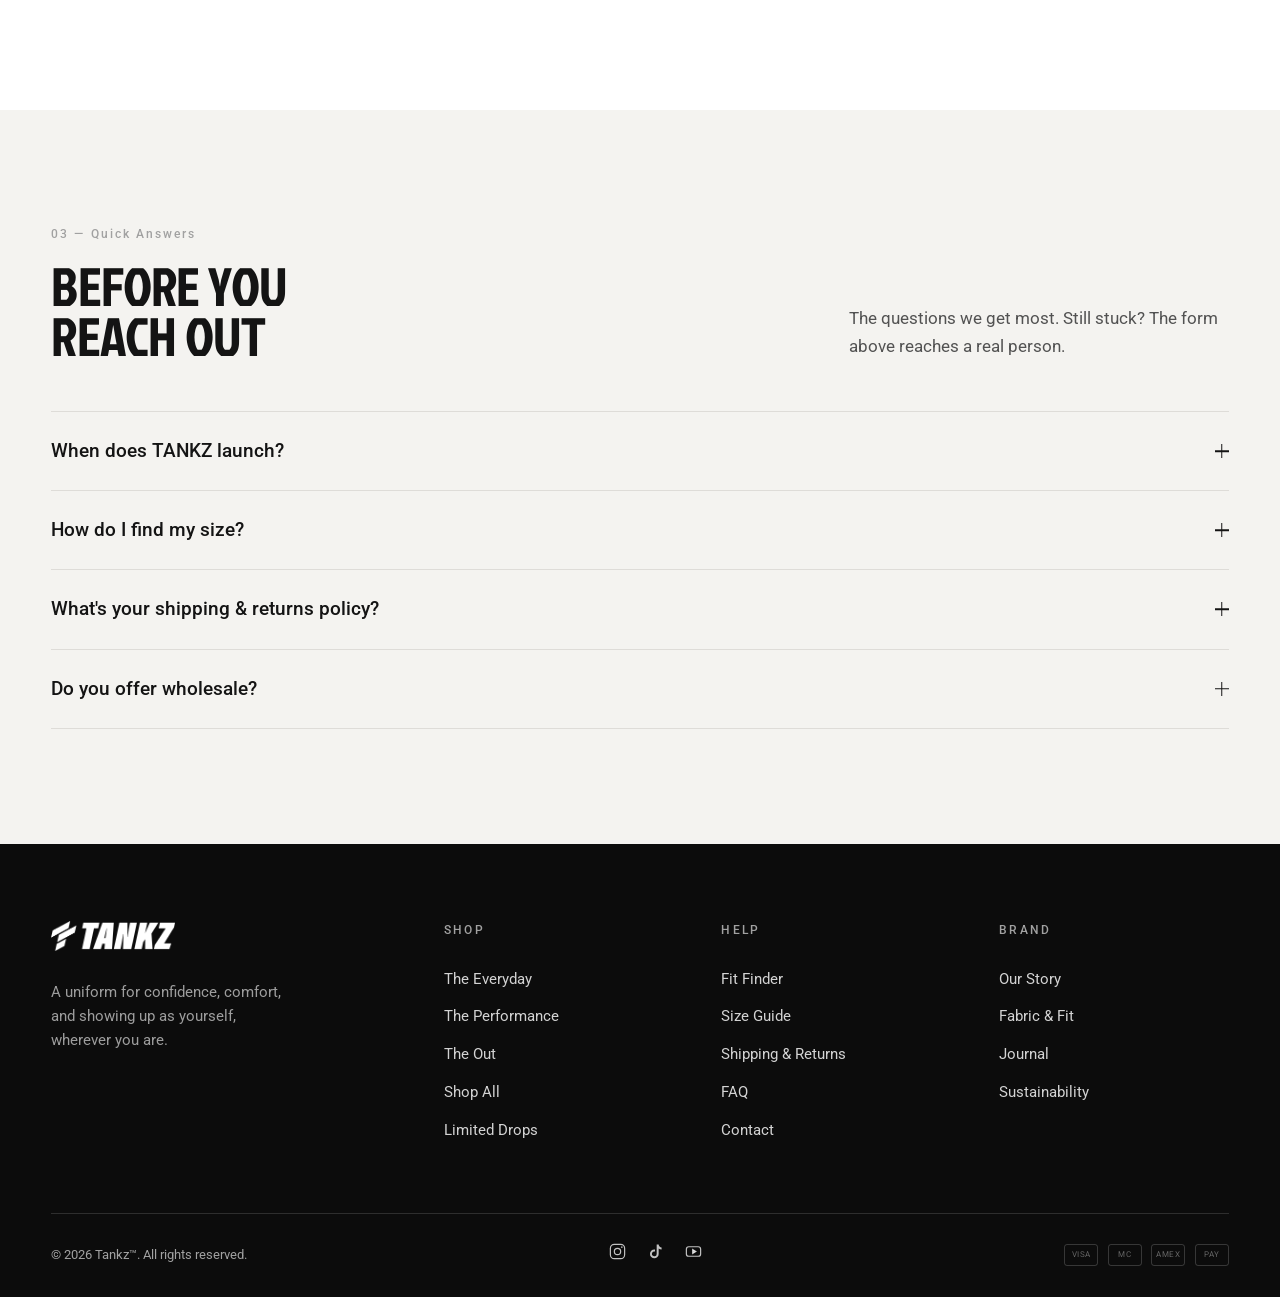
==== commit a64d6d5e: "Add men/women product mix, shop gender filter, and home/shop fixes - Imagery: add 12 women's photos " ====
--- a/site/contact.html
+++ b/site/contact.html
@@ -26,7 +26,8 @@
       <svg viewBox="0 0 24 24" fill="none" stroke="currentColor" stroke-width="1.5"><path d="M4 7h16M4 12h16M4 17h16"/></svg>
     </button>
     <nav class="nav-left" aria-label="Primary">
-      <a class="nav-link" href="shop.html">Shop</a>
+      <a class="nav-link" href="shop.html?gender=men">Men</a>
+      <a class="nav-link" href="shop.html?gender=women">Women</a>
       <a class="nav-link" href="story.html">Story</a>
       <a class="nav-link" href="contact.html" aria-current="page">Contact</a>
     </nav>
@@ -233,7 +234,8 @@
     <button class="icon-btn" id="close-menu" aria-label="Close menu"><svg viewBox="0 0 24 24" fill="none" stroke="currentColor" stroke-width="1.5"><path d="M6 6l12 12M18 6 6 18"/></svg></button>
   </div>
   <div class="mobile-nav">
-    <a href="shop.html">Shop <span aria-hidden="true">→</span></a>
+    <a href="shop.html?gender=men">Men <span aria-hidden="true">→</span></a>
+    <a href="shop.html?gender=women">Women <span aria-hidden="true">→</span></a>
     <a href="story.html">Story <span aria-hidden="true">→</span></a>
     <a href="contact.html">Contact <span aria-hidden="true">→</span></a>
   </div>
--- a/site/assets/css/styles.css
+++ b/site/assets/css/styles.css
@@ -172,7 +172,7 @@
   background: var(--ink-deep); color: var(--paper);
   text-align: center; font-size: 0.74rem; letter-spacing: 0.16em;
   text-transform: uppercase; padding: 0.62rem 1rem; font-weight: 400;
-  position: relative; z-index: 60;
+  position: relative; z-index: 60; margin-bottom: -1px;
 }
 .announce span { opacity: 0.86; }
 
@@ -305,23 +305,19 @@
    Lifestyle scroller
    ============================================================ */
 .life-scroller {
-  display: grid; grid-auto-flow: column;
-  grid-auto-columns: clamp(230px, 27vw, 360px);
-  gap: clamp(0.7rem, 1.4vw, 1.2rem);
-  overflow-x: auto; scroll-snap-type: x mandatory;
-  padding-bottom: 1rem; margin-inline: calc(-1 * var(--gutter)); padding-inline: var(--gutter);
-  scrollbar-width: thin;
-}
-.life-scroller::-webkit-scrollbar { height: 3px; }
-.life-scroller::-webkit-scrollbar-thumb { background: var(--grey-light); }
-.life-card { position: relative; scroll-snap-align: start; overflow: hidden; aspect-ratio: 2/3; color: var(--paper); display: flex; align-items: flex-end; }
+  display: grid; grid-template-columns: repeat(5, 1fr);
+  gap: clamp(0.5rem, 1vw, 1rem);
+}
+@media (max-width: 900px) { .life-scroller { grid-template-columns: repeat(3, 1fr); } }
+@media (max-width: 560px) { .life-scroller { grid-template-columns: repeat(2, 1fr); } }
+.life-card { position: relative; overflow: hidden; aspect-ratio: 3/4; color: var(--paper); display: flex; align-items: flex-end; }
 .life-card img { position: absolute; inset: 0; width: 100%; height: 100%; object-fit: cover; transition: transform 1.1s var(--ease-soft); z-index: -1; }
 .life-card::after { content:""; position:absolute; inset:0; background: linear-gradient(0deg, rgba(8,8,8,0.62), rgba(8,8,8,0) 55%); z-index: -1; }
 .life-card:hover img { transform: scale(1.05); }
-.life-card__body { padding: 1.3rem; width: 100%; display: flex; align-items: center; justify-content: space-between; }
-.life-card__name { font-family: var(--font-display); text-transform: uppercase; font-size: 1.5rem; line-height: 1; }
+.life-card__body { padding: clamp(0.85rem, 1.1vw, 1.3rem); width: 100%; display: flex; align-items: center; justify-content: space-between; gap: 0.5rem; }
+.life-card__name { font-family: var(--font-display); text-transform: uppercase; font-size: clamp(1.05rem, 1.5vw, 1.5rem); line-height: 1; }
 .life-card__num { font-size: 0.7rem; letter-spacing: 0.18em; opacity: 0.8; }
-.life-card__plus { width: 34px; height: 34px; border: 1px solid rgba(255,255,255,0.6); border-radius: 50%; display: grid; place-items: center; transition: background 0.4s var(--ease), color 0.4s var(--ease); }
+.life-card__plus { width: 30px; height: 30px; flex: none; border: 1px solid rgba(255,255,255,0.6); border-radius: 50%; display: grid; place-items: center; transition: background 0.4s var(--ease), color 0.4s var(--ease); }
 .life-card:hover .life-card__plus { background: var(--paper); color: var(--ink); }
 
 /* ============================================================
